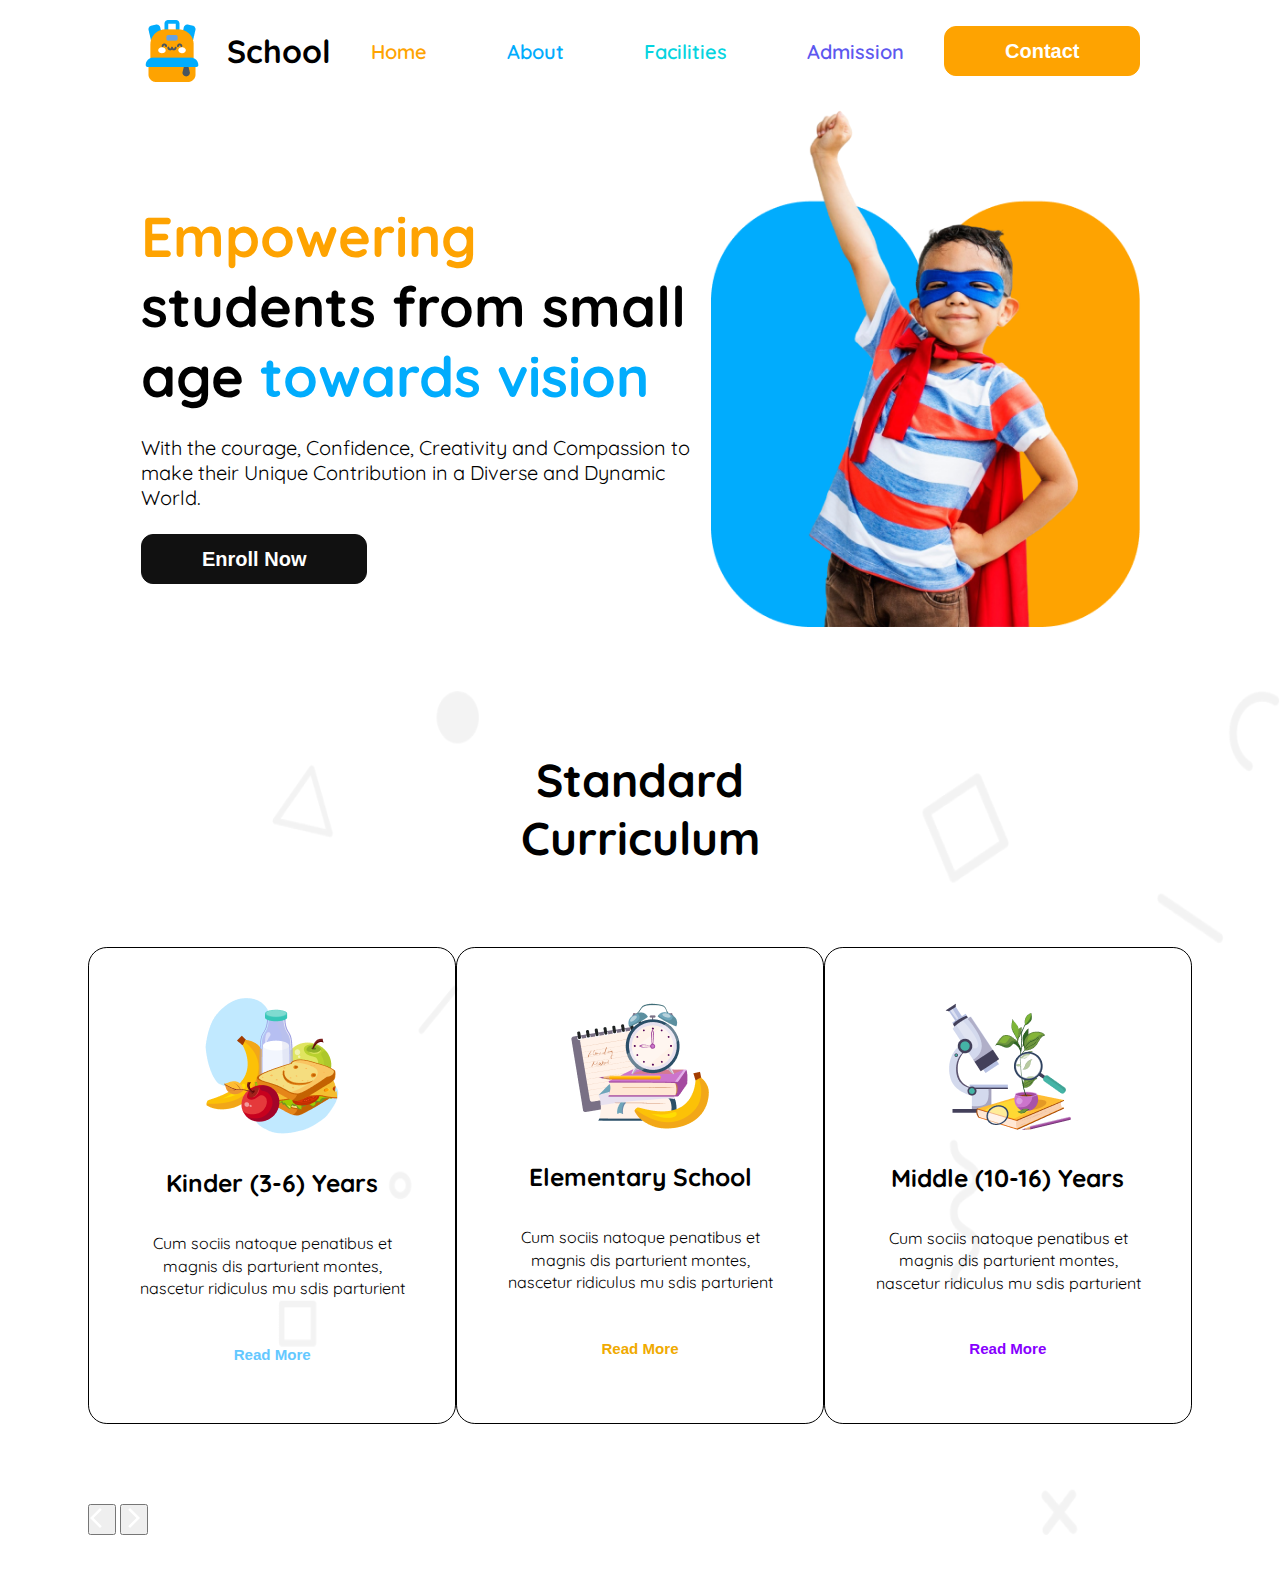
==== indes.html @ f5e68361 "give some html and css cods" ====
<!DOCTYPE html>
<html lang="en">
<head>
    <meta charset="UTF-8">
    <meta name="viewport" content="width=device-width, initial-scale=1.0">
    <link rel="stylesheet" href="style.css">
    <link rel="shortcut icon" href="assets/logo.png" type="image/x-icon">
    <title>Kids Education</title>
</head>
<body class="quicksand-font">
    <header>
        <div class="top_sec">
            <div class="top_left">
                <img src="assets/logo.png" alt="photo of a bagpack">
                <h2>School</h2>
            </div>
            <div class="menu">
                <nav>
                    <input type="checkbox" id="side_bar" class="sidebar_menu">
                    <label for="side_bar" class="open_side_bar">
                        <svg xmlns="http://www.w3.org/2000/svg" height="32px" viewBox="0 -960 960 960" width="32px" fill="#000000"><path d="M120-240v-80h720v80H120Zm0-200v-80h720v80H120Zm0-200v-80h720v80H120Z"/></svg>
                    </label>
                    <div class="link_container">
                        <label for="side_bar" class="close_side_bar">
                            <svg xmlns="http://www.w3.org/2000/svg" height="32px" viewBox="0 -960 960 960" width="32px" fill="#e8eaed"><path d="m256-200-56-56 224-224-224-224 56-56 224 224 224-224 56 56-224 224 224 224-56 56-224-224-224 224Z"/></svg>
                        </label>
                        <a class="hbtn" href="#">Home</a>
                        <a class="abtn" href="#">About</a>
                        <a class="fbtn" href="#">Facilities</a>
                        <a class="admibtn" href="#">Admission</a>
                        <a class="ctabtn" href="#">Contact</a> 
                    </div>
                    
                </nav>
            </div>

            <div class="cta_btn">
                <a class="cta" href="#">
                    <button>
                        Contact
                    </button>
                </a>
            </div>
        </div>

        <div class="banner">
            <div class="banner_text">
                <h1><span class="color_orange">Empowering</span>
                    students from small age 
                    <span class="ra color_lightblue">towards vision</span>
                </h1>
                <p>
                    With the courage, Confidence, Creativity and 
                    Compassion to make their Unique Contribution 
                    in a Diverse and Dynamic World.
                </p>
                <button>Enroll Now</button>
            </div>
            <div class="banner_photo">
                <img src="assets/hero-kids.png" alt="">
            </div>
        </div>

    </header>

    <main>
        <section class="section_1">
           <div> 
                <div class="sec_1_title">
                    <h1>Standard Curriculum</h1>
                </div>

                <div class="card_1_container">
                    <div class="cards">
                        <img src="assets/kinder.png" alt="kinder school logo">
                        <h3>Kinder (3-6) Years</h3>
                        <p>Cum sociis natoque penatibus et magnis
                            dis parturient montes, nascetur ridiculus
                            mu sdis parturient</p>
                            <button class="read_more_btn_1 btn">Read More</button>
                    </div>
                    <div class="cards">
                        <img src="assets/elementary.png" alt="elementary class logo">
                        <h3>Elementary School</h3>
                        <p>Cum sociis natoque penatibus et magnis
                            dis parturient montes, nascetur ridiculus
                            mu sdis parturient</p>
                        <button class="read_more_btn_2 btn">Read More</button>
                    </div>
                    <div class="cards">
                        <img src="assets/middle.png" alt="middle school logo">
                        <h3>Middle (10-16) Years</h3>
                        <p>Cum sociis natoque penatibus et magnis
                            dis parturient montes, nascetur ridiculus
                            mu sdis parturient</p>
                            <button class="read_more_btn_3 btn">Read More</button>
                    </div>
                </div>
                
                <div class="arrow_button">
                    <button><svg xmlns="http://www.w3.org/2000/svg" height="24px" viewBox="0 -960 960 960" width="24px" fill="#FFFFFF"><path d="M400-80 0-480l400-400 71 71-329 329 329 329-71 71Z"/></svg></button>
                    <button><svg xmlns="http://www.w3.org/2000/svg" height="24px" viewBox="0 -960 960 960" width="24px" fill="#FFFFFF"><path d="m321-80-71-71 329-329-329-329 71-71 400 400L321-80Z"/></svg></button>
                </div>
           </div>
        </section>
    
    </main>

    <footer>

    </footer>
</body>
</html>
---- style.css ----
@import url('https://fonts.googleapis.com/css2?family=Quicksand:wght@300..700&display=swap');

* {
    margin: 0;
    padding: 0;
    box-sizing: border-box;
}

.quicksand-font {
    font-family: "Quicksand", serif;
    font-optical-sizing: auto;
    font-weight: 400;
    font-style: normal;
}

body {
    /* width: 1536px; */
}

.color_orange {
    color: rgba(254, 163, 1, 1)
}

.color_lightblue {
    color:  rgba(1, 172, 253, 1);
}


a, button {
    text-decoration: none;
}

a, button {
    cursor: pointer;
}

.ctabtn {
    display: none;
}


/* Header part styling */

/* the nav part */

.top_sec {
    display: flex;
    justify-content: space-between;
    margin: 1.25rem 8.8125rem;
    padding: 1.25em auto;
}

.top_left {
    display: flex;
    align-items: center;
    gap: 24px;
}

.top_left h2 {
    font-size: 2rem;
    font-weight: bold;
}

.top_left h2, img {
    cursor: pointer;
}

.menu {
    display: flex;
    align-items: center;
}

/* nav link */

nav {
    display: flex;
    align-items: center;
    justify-content: flex-end;
}

.link_container {
    display: flex;
    flex-direction: row;
    align-items: center;
}

#side_bar {
    display: none;
}

.open_side_bar, .close_side_bar {
    display: none;
}

nav a {
    font-weight: 600;
    font-size: 1.25rem;
    display: inline-block;
    padding: 0 2em;
}

.hbtn {
    color: rgba(254, 163, 1, 1);
}

.abtn {
    color: rgba(1, 172, 253, 1);
}

.fbtn {
    color: #05D4DF;
}

.admibtn {
    color: #5D58EF;
}

/* That one header button */

.cta_btn {
    margin: 6px 0px;
}

.cta button{
    background-color: rgba(254, 163, 1, 1);
    border-radius: 12px;
    color: white;
    font-weight: 600;
    font-size: 1.25rem;
    padding: 0.625em 3em;
    border: 1px solid rgba(254, 163, 1, 1);
}

button {
    transition: all 0.75s ease 0s;
}
.cta button:hover {
    background-color: white;
    color: rgba(254, 163, 1, 1);
    box-shadow: rgba(254, 163, 1, 1) 0px 5px 15px;
}

/* Header banner section */

.banner {
    display: flex;
    margin: 0 8.7744rem 0rem 8.8125rem;
    padding: 0 auto;
    justify-content: space-between;
    align-items: center;
}

/* banner left side text and a single button */

.banner_text {
    display: block;
    max-width: 570px;
    max-height: 331px;
}

.banner_text h1 {
    font-size: 3.5rem;
    font-weight: bold;
    padding-bottom: 1.5rem;
}

.banner_text p {
    font-size: 1.25rem;
    padding-bottom: 1.5rem;
}

.banner_text button {
    background-color: rgba(17, 17, 17, 1);
    border-radius: 12px;
    color: white;
    font-weight: 600;
    font-size: 1.25rem;
    padding: 0.625em 3em;
    border: 1px solid rgba(17, 17, 17, 1);

}

.banner button:hover {
    background-color: white;
    border: 1px solid white;
    color: black;
    box-shadow: rgba( 0, 0, 0, 0.25) 0px 5px 15px;
}

/* banner image */

.banner_photo img {
    width: 100%;
    height: 50%;
}

.section_1 {
    background-image: url("assets/bg.png");
    background-repeat: no-repeat;
    background-size: 100% 100%;
}

.section_1 > div {
    display: grid;
    justify-content: center;
    margin: 60px 140px;
}

.card_1_container {
    display: flex;
    padding: 80px 0;
    justify-content: space-between;
}

.sec_1_title {
    margin: 60px 390px 0 390px;
}

.sec_1_title h1 {
    text-align: center;
    font-size: 2.875rem;
    font-weight: bold;
}

.cards {
    height: 477px;
    width: 367.8px;
    display: flex;
    flex-direction: column;
    justify-content: center;
    align-items: center;
    border-radius: 18.86px;
    border: 1px solid black;
    
}

.cards p {
    font-size: 1rem;
    padding: 34px 39px 34px 40px;
    text-align: center;
    line-height: 1.4;
    justify-content: center;
}

.cards h3 {
    font-size: 1.533rem;
    font-weight: bold;
    padding: 32px 0 0;
}

.cards img {
    padding: 50px 115.5px 0;
}

.btn {
    font-size: 0.943rem;
    font-weight: bold;
    margin-bottom: 50px;
    padding: 12px 60px;
    border-radius: 8px;
}

.read_more_btn_1  {
    background-color: transparent;
    color: rgba(100, 200, 255, 1);
    border: 0px solid rgba(100, 200, 255, 1);
}

.read_more_btn_1:hover {
    background-color: rgba(100, 200, 255, 1);
    color: white;
    box-shadow: rgba( 0, 0, 0, 0.25) 0 5px 15px;
}

.read_more_btn_2 {
    background-color: transparent;
    color: rgba(240, 170, 0, 1);
    border: 0px solid rgba(240, 170, 0, 1);
    
}


.read_more_btn_2:hover {
    background-color: rgba(240, 170, 0, 1);
    color: white;
    box-shadow: rgba( 0, 0, 0, 0.25) 0 5px 15px;
}

.read_more_btn_3  {
    background-color: transparent;
    color: rgba(135, 0, 255, 1);
    border: 0px solid rgba(135, 0, 255, 1);
}

.read_more_btn_3:hover {
    background-color: rgba(135, 0, 255, 1);
    color: white;
    box-shadow: rgba( 0, 0, 0, 0.25) 0 5px 15px;
}


/* making the header part responsive for mobile */

@media (max-width: 576px) { 

    .top_sec {
        justify-content: space-between;
        margin: 0px;
        border-bottom: 1px solid rgba(254, 163, 1, 1);
    }

    .top_left img {
        padding: 10px;
    }

    .top_left h2 {
        display: none;
    }

    .cta_btn {
        display: none;
    }

    .ctabtn {
        display: flex;
        color: rgb(242, 235, 99);
    }

    .ctabtn:hover {
        background-color: rgba(254, 163, 1, 1);
        color: white;
    }

    .admibtn {
        color: #6a66ee;
    }

    nav a {
        height: auto;
        width: 100%;
        padding: 20px 30px;
        justify-content: flex-start;
    }

    nav a:hover {
        background-color: rgb(255, 255, 255);
    }
    
    .cta_menu:hover {
        background-color: rgb(61, 59, 59);
    }
    
    .link_container {
        display: flex;
        flex-direction: column;
        align-items: flex-start;
    
        position: fixed;
        top: 0;
        right: -100%;
        z-index: 10;
        width: 250px;
        height: 100%;
        background-color: rgb(61, 59, 59);
        box-shadow: -5px 0 5px rgba( 0, 0, 0, 0.25);
        transition: 0.75s ease-out;
    }
    
    .open_side_bar, .close_side_bar {
        display: block;
        padding: 10px 30px;
    }
    
    
    #side_bar:checked ~ .link_container {
        right: 0;
    }

    .banner {
        display: flex;
        flex-direction: column-reverse;
        margin: 8px 17px 40px 16px;
        padding: 0 auto;
        justify-content: space-between;
        align-items: center;
    }

    .banner_text {
        display: block;
        max-width: 357px;
        max-height: 120px;
        text-align: center;
    }
    
    .banner_text h1 {
        font-size: 2.2rem;
        font-weight: bold;
        padding-top: 1rem;
        padding-bottom: 1.5rem;
    }
    
    .banner_text p {
        font-size: 0.975rem;
        font-weight: 500;
        padding-bottom: 1.5rem;
    }
    
    .banner_text button {
        background-color: rgba(17, 17, 17, 1);
        border-radius: 6px;
        color: white;
        font-weight: 600;
        font-size: 1.1rem;
        padding: 14px 40px;
        border: 1px solid rgba(17, 17, 17, 1);
    }

}

/* responsive layout landscape and tablets */

@media (min-width: 577px) and (max-width: 992px) { 
    .top_sec {
        justify-content: space-between;
        margin: 0px;
        border-bottom: 1px solid rgba(254, 163, 1, 1);
        
    }

    .top_left img {
        padding: 10px 0px 10px 10px;
    }

    .cta_btn {
        display: none;
    }

    .ctabtn {
        display: flex;
        color: rgb(242, 235, 99);
    }

    .ctabtn:hover {
        background-color: rgba(254, 163, 1, 1);
        color: white;
    }

    .admibtn {
        color: #6a66ee;
    }

    nav a {
        height: auto;
        width: 100%;
        padding: 20px 30px;
        justify-content: flex-start;
    }

    nav a:hover {
        background-color: rgb(255, 255, 255);
    }
    
    .cta_menu:hover {
        background-color: rgb(61, 59, 59);
    }
    
    .link_container {
        display: flex;
        flex-direction: column;
        align-items: flex-start;
    
        position: fixed;
        top: 0;
        right: -100%;
        z-index: 10;
        width: 250px;
        height: 100%;
        background-color: rgb(61, 59, 59);
        box-shadow: -5px 0 5px rgba( 0, 0, 0, 0.25);
        transition: 0.75s ease-out;
    }
    
    .open_side_bar, .close_side_bar {
        display: block;
        padding: 10px 30px;
    }
    
    
    #side_bar:checked ~ .link_container {
        right: 0;
    }

    .banner {
        display: flex;
        flex-direction: column-reverse;
        margin: 8px 17px 40px 16px;
        padding: 0 auto;
        justify-content: space-between;
        align-items: center;
    }

    .banner_text {
        display: block;
        text-align: center;
    }
    
    .banner_text h1 {
        font-size: 3.5rem;
        font-weight: bold;
        padding-top: 1rem;
        padding-bottom: 1.5rem;
    }
    
    .banner_text p {
        font-size: 1.25rem;
        padding: 0 4rem 1.5rem;
        line-height: 1.3;
    }
    
    .banner_text button {
        background-color: rgba(17, 17, 17, 1);
        border-radius: 6px;
        color: white;
        font-weight: 600;
        font-size: 1.5rem;
        padding: 24px 32px;
        border: 1px solid rgba(17, 17, 17, 1);
    }

}
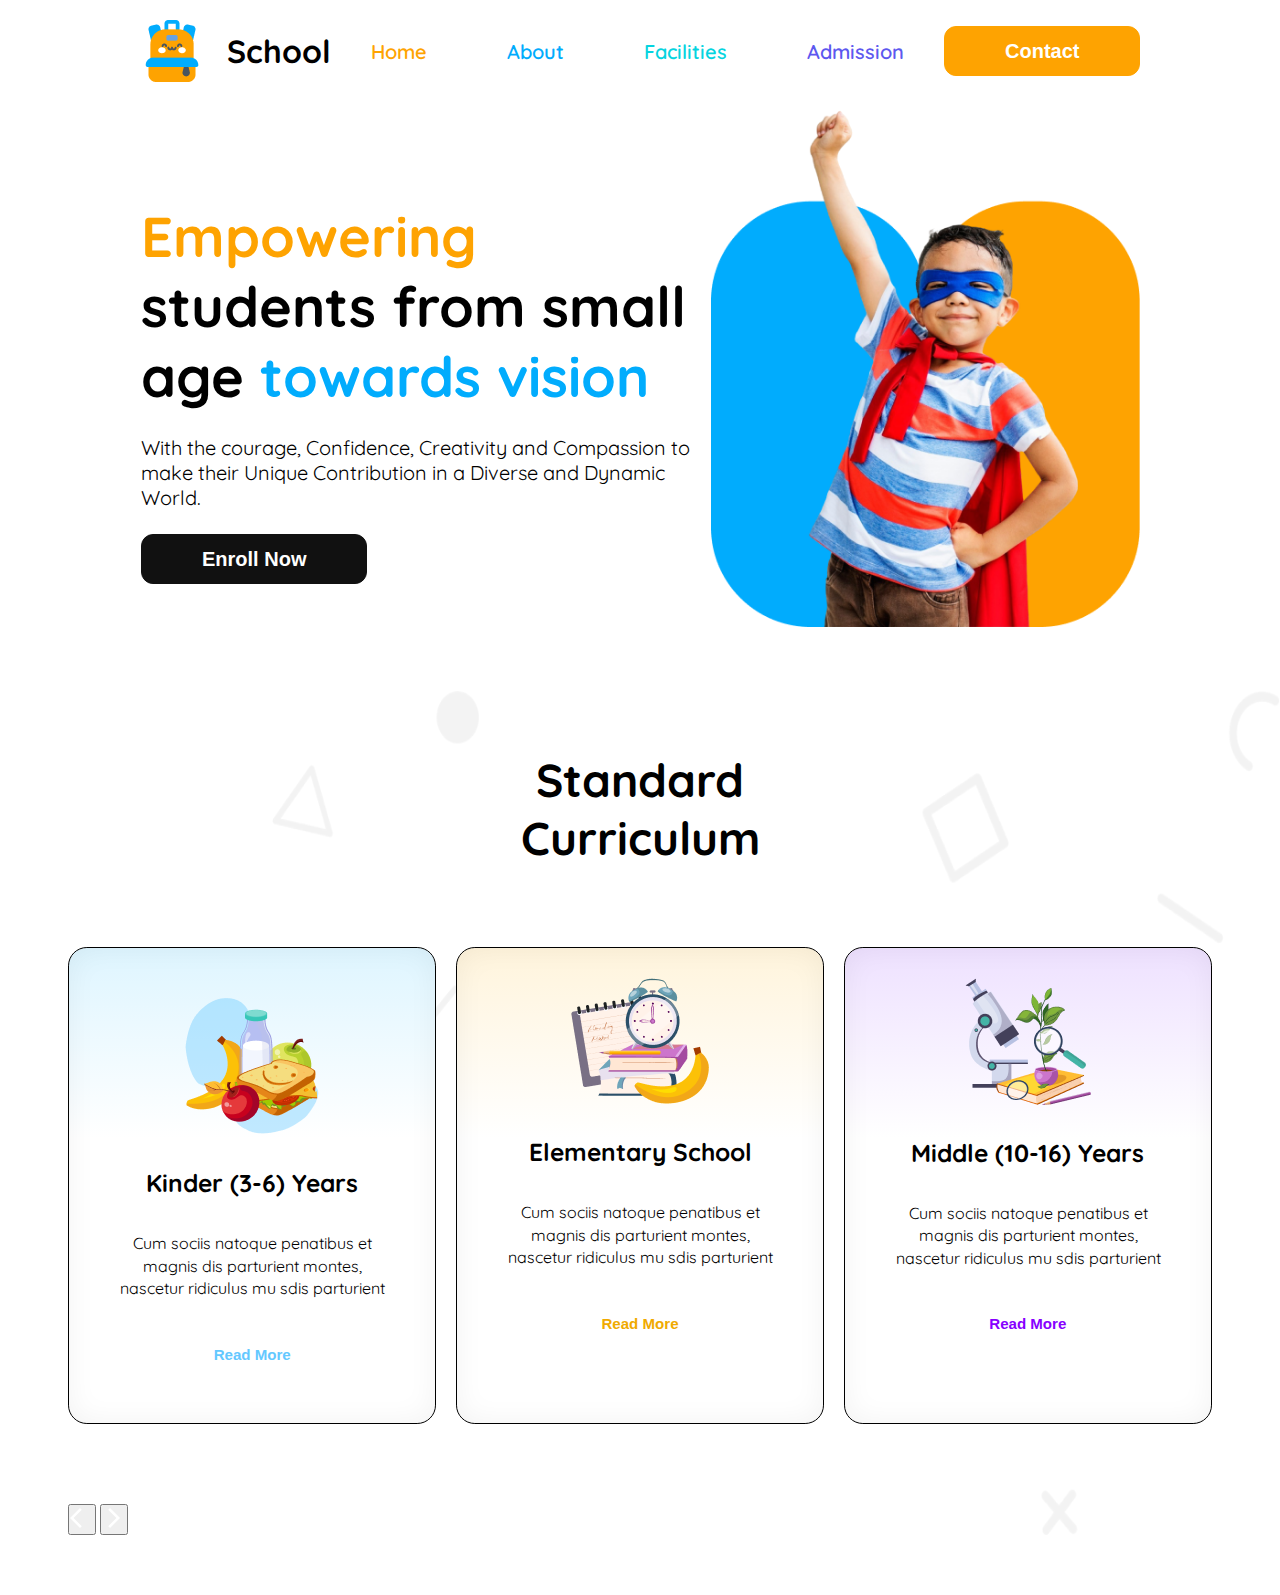
==== commit d9ccd192: "i commit som new cods again" ====
--- a/indes.html
+++ b/indes.html
@@ -79,7 +79,7 @@
                             mu sdis parturient</p>
                             <button class="read_more_btn_1 btn">Read More</button>
                     </div>
-                    <div class="cards">
+                    <div class="cards-1">
                         <img src="assets/elementary.png" alt="elementary class logo">
                         <h3>Elementary School</h3>
                         <p>Cum sociis natoque penatibus et magnis
@@ -87,7 +87,7 @@
                             mu sdis parturient</p>
                         <button class="read_more_btn_2 btn">Read More</button>
                     </div>
-                    <div class="cards">
+                    <div class="cards-2">
                         <img src="assets/middle.png" alt="middle school logo">
                         <h3>Middle (10-16) Years</h3>
                         <p>Cum sociis natoque penatibus et magnis
--- a/style.css
+++ b/style.css
@@ -210,6 +210,8 @@
     display: flex;
     padding: 80px 0;
     justify-content: space-between;
+    gap: 20px;
+    
 }
 
 .sec_1_title {
@@ -221,7 +223,6 @@
     font-size: 2.875rem;
     font-weight: bold;
 }
-
 .cards {
     height: 477px;
     width: 367.8px;
@@ -231,7 +232,33 @@
     align-items: center;
     border-radius: 18.86px;
     border: 1px solid black;
-    
+    box-shadow: inset 0px 0px 28.3px 0.94px rgba(0, 0, 0, 0.05);
+    background: linear-gradient(180.00deg, rgb(222, 245, 255),rgba(255, 255, 255, 0) 40%),rgb(255, 255, 255);
+    
+}
+.cards-1{
+  height: 477px;
+  width: 367.8px;
+  display: flex;
+  flex-direction: column;
+  justify-content: center;
+  align-items: center;
+  border-radius: 18.86px;
+  border: 1px solid black;
+  box-shadow: inset 0px 0px 28.3px 0.94px rgba(0, 0, 0, 0.05);
+  background: linear-gradient(180.00deg, rgb(255, 244, 220),rgba(255, 255, 255, 0) 40%),rgb(255, 255, 255);
+}
+.cards-2{
+  height: 477px;
+  width: 367.8px;
+  display: flex;
+  flex-direction: column;
+  justify-content: center;
+  align-items: center;
+  border-radius: 18.86px;
+  border: 1px solid black;
+  box-shadow: inset 0px 0px 28.3px 0.94px rgba(0, 0, 0, 0.05);
+  background: linear-gradient(180.00deg, rgb(238, 225, 255),rgba(255, 255, 255, 0) 40%),rgb(255, 255, 255);
 }
 
 .cards p {
@@ -242,7 +269,31 @@
     justify-content: center;
 }
 
+.cards-1 P{
+  font-size: 1rem;
+  padding: 34px 39px 34px 40px;
+  text-align: center;
+  line-height: 1.4;
+  justify-content: center;
+}
+.cards-2 p{
+  font-size: 1rem;
+  padding: 34px 39px 34px 40px;
+  text-align: center;
+  line-height: 1.4;
+  justify-content: center;
+}
 .cards h3 {
+    font-size: 1.533rem;
+    font-weight: bold;
+    padding: 32px 0 0;
+}
+.cards-1 h3{
+    font-size: 1.533rem;
+    font-weight: bold;
+    padding: 32px 0 0;
+}
+.cards-2 h3{
     font-size: 1.533rem;
     font-weight: bold;
     padding: 32px 0 0;
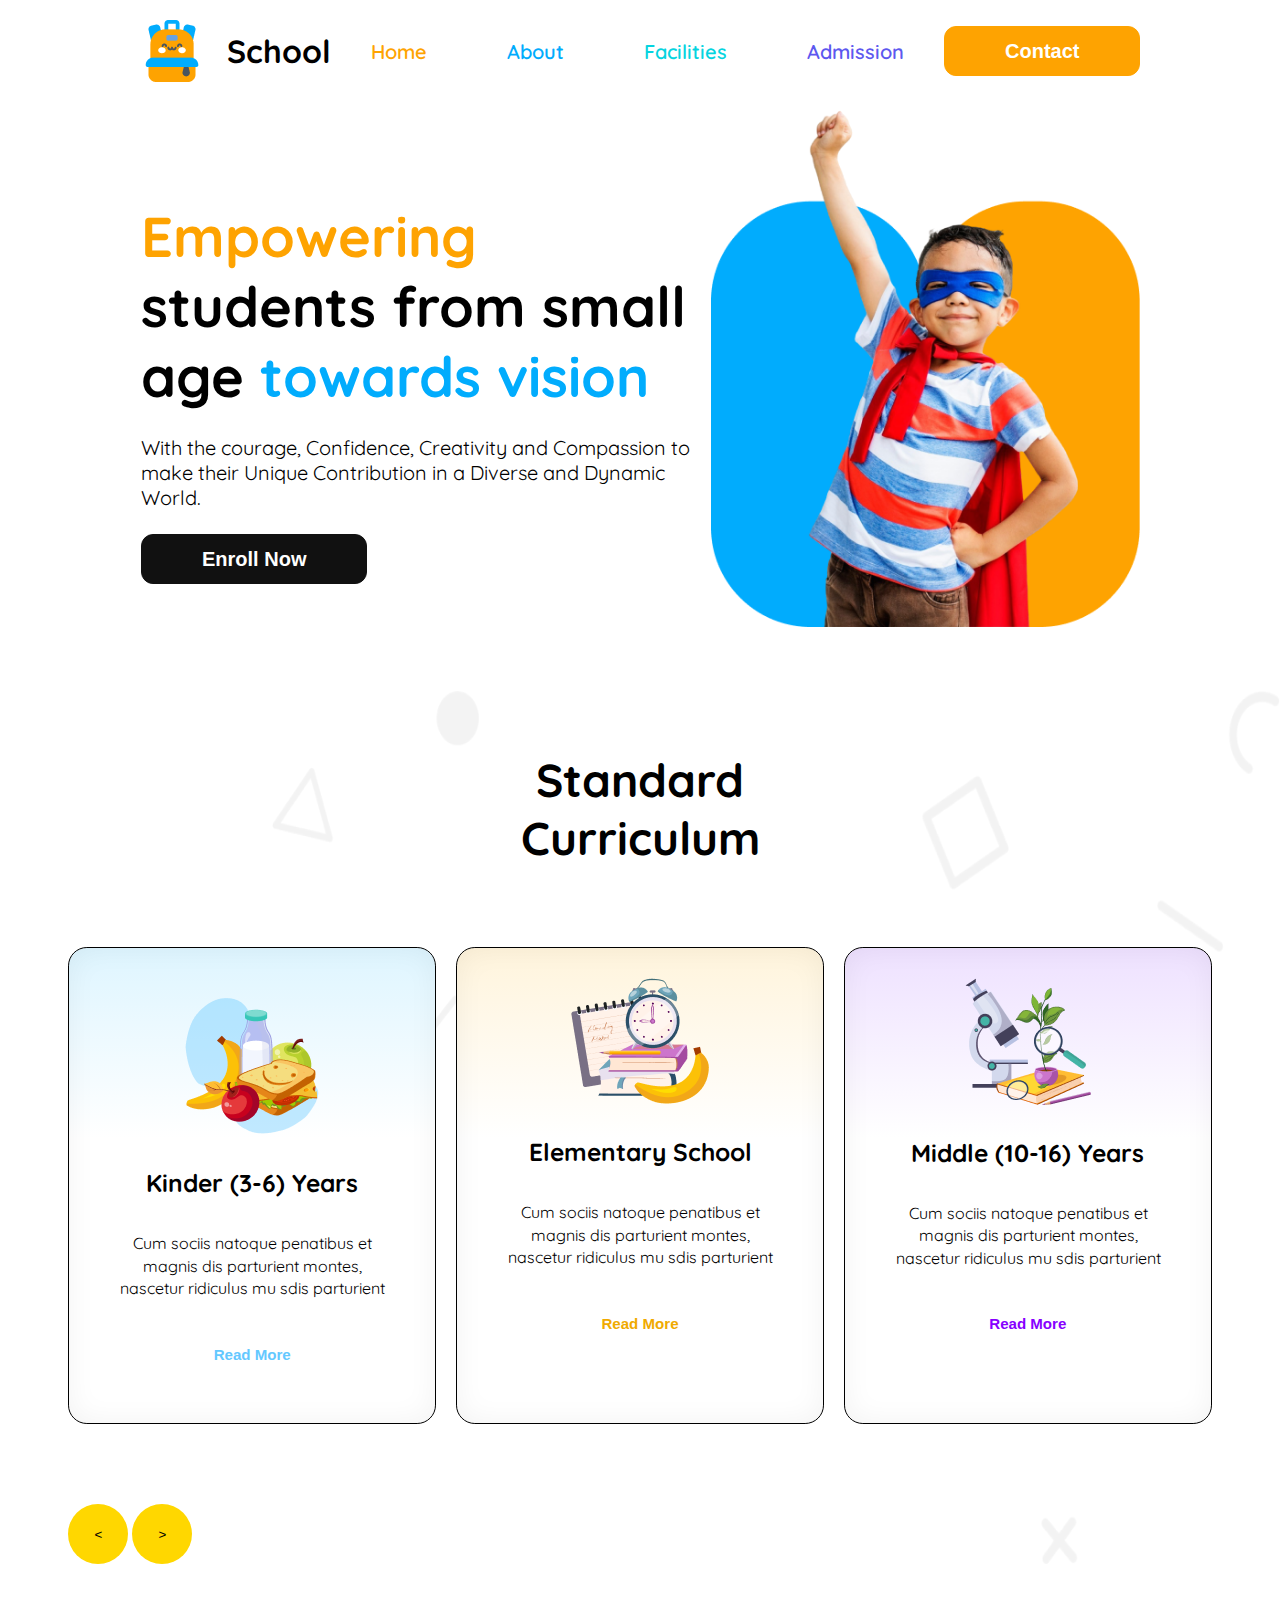
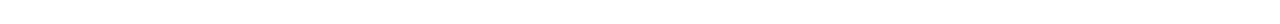
==== commit fd40b276: "ajker moto r prtm na" ====
--- a/indes.html
+++ b/indes.html
@@ -33,7 +33,6 @@
                     
                 </nav>
             </div>
-
             <div class="cta_btn">
                 <a class="cta" href="#">
                     <button>
@@ -42,7 +41,6 @@
                 </a>
             </div>
         </div>
-
         <div class="banner">
             <div class="banner_text">
                 <h1><span class="color_orange">Empowering</span>
@@ -60,9 +58,7 @@
                 <img src="assets/hero-kids.png" alt="">
             </div>
         </div>
-
     </header>
-
     <main>
         <section class="section_1">
            <div> 
@@ -96,18 +92,18 @@
                             <button class="read_more_btn_3 btn">Read More</button>
                     </div>
                 </div>
-                
                 <div class="arrow_button">
-                    <button><svg xmlns="http://www.w3.org/2000/svg" height="24px" viewBox="0 -960 960 960" width="24px" fill="#FFFFFF"><path d="M400-80 0-480l400-400 71 71-329 329 329 329-71 71Z"/></svg></button>
-                    <button><svg xmlns="http://www.w3.org/2000/svg" height="24px" viewBox="0 -960 960 960" width="24px" fill="#FFFFFF"><path d="m321-80-71-71 329-329-329-329 71-71 400 400L321-80Z"/></svg></button>
+                  <button class="yellow-button">
+                    <span class="button-text"> < </span>
+                  </button>
+                  <button class="yellow-button">
+                    <span class="button-text"> > </span>
+                  </button>
                 </div>
            </div>
         </section>
-    
     </main>
-
     <footer>
-
     </footer>
 </body>
 </html>--- a/style.css
+++ b/style.css
@@ -330,6 +330,49 @@
     
 }
 
+.button-container {
+  display: flex;
+  justify-content: center;
+  align-items: center;
+}
+
+.yellow-button {
+  background-color: #FFD700; /* Yellow color */
+  border: none;
+  border-radius: 50%; /* Make buttons circular */
+  width: 60px; /* Adjust size as needed */
+  height: 60px;
+  cursor: pointer;
+  transition: background-color 0.3s ease; /* Smooth hover effect */
+}
+
+.left-button {
+  margin-right: 10px; 
+  color: rgb(255, 255, 255);
+  font-family: Font Awesome 5 Free;
+  font-size: 24px;
+  font-weight: 900;
+  line-height: 24px;
+  letter-spacing: 0%;
+  text-align:center ;
+}
+
+.right-button {
+  margin-left: 10px;
+
+  color: rgb(255, 255, 255);
+  font-family: Font Awesome 5 Free;
+  font-size: 24px;
+  font-weight: 900;
+  line-height: 24px;
+  letter-spacing: 0%;
+  text-align: center;
+
+}
+
+.yellow-button:hover {
+  background-color: #F5C600; /* Slightly darker yellow on hover */
+}
 
 .read_more_btn_2:hover {
     background-color: rgba(240, 170, 0, 1);
@@ -351,231 +394,3 @@
 
 
 /* making the header part responsive for mobile */
-
-@media (max-width: 576px) { 
-
-    .top_sec {
-        justify-content: space-between;
-        margin: 0px;
-        border-bottom: 1px solid rgba(254, 163, 1, 1);
-    }
-
-    .top_left img {
-        padding: 10px;
-    }
-
-    .top_left h2 {
-        display: none;
-    }
-
-    .cta_btn {
-        display: none;
-    }
-
-    .ctabtn {
-        display: flex;
-        color: rgb(242, 235, 99);
-    }
-
-    .ctabtn:hover {
-        background-color: rgba(254, 163, 1, 1);
-        color: white;
-    }
-
-    .admibtn {
-        color: #6a66ee;
-    }
-
-    nav a {
-        height: auto;
-        width: 100%;
-        padding: 20px 30px;
-        justify-content: flex-start;
-    }
-
-    nav a:hover {
-        background-color: rgb(255, 255, 255);
-    }
-    
-    .cta_menu:hover {
-        background-color: rgb(61, 59, 59);
-    }
-    
-    .link_container {
-        display: flex;
-        flex-direction: column;
-        align-items: flex-start;
-    
-        position: fixed;
-        top: 0;
-        right: -100%;
-        z-index: 10;
-        width: 250px;
-        height: 100%;
-        background-color: rgb(61, 59, 59);
-        box-shadow: -5px 0 5px rgba( 0, 0, 0, 0.25);
-        transition: 0.75s ease-out;
-    }
-    
-    .open_side_bar, .close_side_bar {
-        display: block;
-        padding: 10px 30px;
-    }
-    
-    
-    #side_bar:checked ~ .link_container {
-        right: 0;
-    }
-
-    .banner {
-        display: flex;
-        flex-direction: column-reverse;
-        margin: 8px 17px 40px 16px;
-        padding: 0 auto;
-        justify-content: space-between;
-        align-items: center;
-    }
-
-    .banner_text {
-        display: block;
-        max-width: 357px;
-        max-height: 120px;
-        text-align: center;
-    }
-    
-    .banner_text h1 {
-        font-size: 2.2rem;
-        font-weight: bold;
-        padding-top: 1rem;
-        padding-bottom: 1.5rem;
-    }
-    
-    .banner_text p {
-        font-size: 0.975rem;
-        font-weight: 500;
-        padding-bottom: 1.5rem;
-    }
-    
-    .banner_text button {
-        background-color: rgba(17, 17, 17, 1);
-        border-radius: 6px;
-        color: white;
-        font-weight: 600;
-        font-size: 1.1rem;
-        padding: 14px 40px;
-        border: 1px solid rgba(17, 17, 17, 1);
-    }
-
-}
-
-/* responsive layout landscape and tablets */
-
-@media (min-width: 577px) and (max-width: 992px) { 
-    .top_sec {
-        justify-content: space-between;
-        margin: 0px;
-        border-bottom: 1px solid rgba(254, 163, 1, 1);
-        
-    }
-
-    .top_left img {
-        padding: 10px 0px 10px 10px;
-    }
-
-    .cta_btn {
-        display: none;
-    }
-
-    .ctabtn {
-        display: flex;
-        color: rgb(242, 235, 99);
-    }
-
-    .ctabtn:hover {
-        background-color: rgba(254, 163, 1, 1);
-        color: white;
-    }
-
-    .admibtn {
-        color: #6a66ee;
-    }
-
-    nav a {
-        height: auto;
-        width: 100%;
-        padding: 20px 30px;
-        justify-content: flex-start;
-    }
-
-    nav a:hover {
-        background-color: rgb(255, 255, 255);
-    }
-    
-    .cta_menu:hover {
-        background-color: rgb(61, 59, 59);
-    }
-    
-    .link_container {
-        display: flex;
-        flex-direction: column;
-        align-items: flex-start;
-    
-        position: fixed;
-        top: 0;
-        right: -100%;
-        z-index: 10;
-        width: 250px;
-        height: 100%;
-        background-color: rgb(61, 59, 59);
-        box-shadow: -5px 0 5px rgba( 0, 0, 0, 0.25);
-        transition: 0.75s ease-out;
-    }
-    
-    .open_side_bar, .close_side_bar {
-        display: block;
-        padding: 10px 30px;
-    }
-    
-    
-    #side_bar:checked ~ .link_container {
-        right: 0;
-    }
-
-    .banner {
-        display: flex;
-        flex-direction: column-reverse;
-        margin: 8px 17px 40px 16px;
-        padding: 0 auto;
-        justify-content: space-between;
-        align-items: center;
-    }
-
-    .banner_text {
-        display: block;
-        text-align: center;
-    }
-    
-    .banner_text h1 {
-        font-size: 3.5rem;
-        font-weight: bold;
-        padding-top: 1rem;
-        padding-bottom: 1.5rem;
-    }
-    
-    .banner_text p {
-        font-size: 1.25rem;
-        padding: 0 4rem 1.5rem;
-        line-height: 1.3;
-    }
-    
-    .banner_text button {
-        background-color: rgba(17, 17, 17, 1);
-        border-radius: 6px;
-        color: white;
-        font-weight: 600;
-        font-size: 1.5rem;
-        padding: 24px 32px;
-        border: 1px solid rgba(17, 17, 17, 1);
-    }
-
-}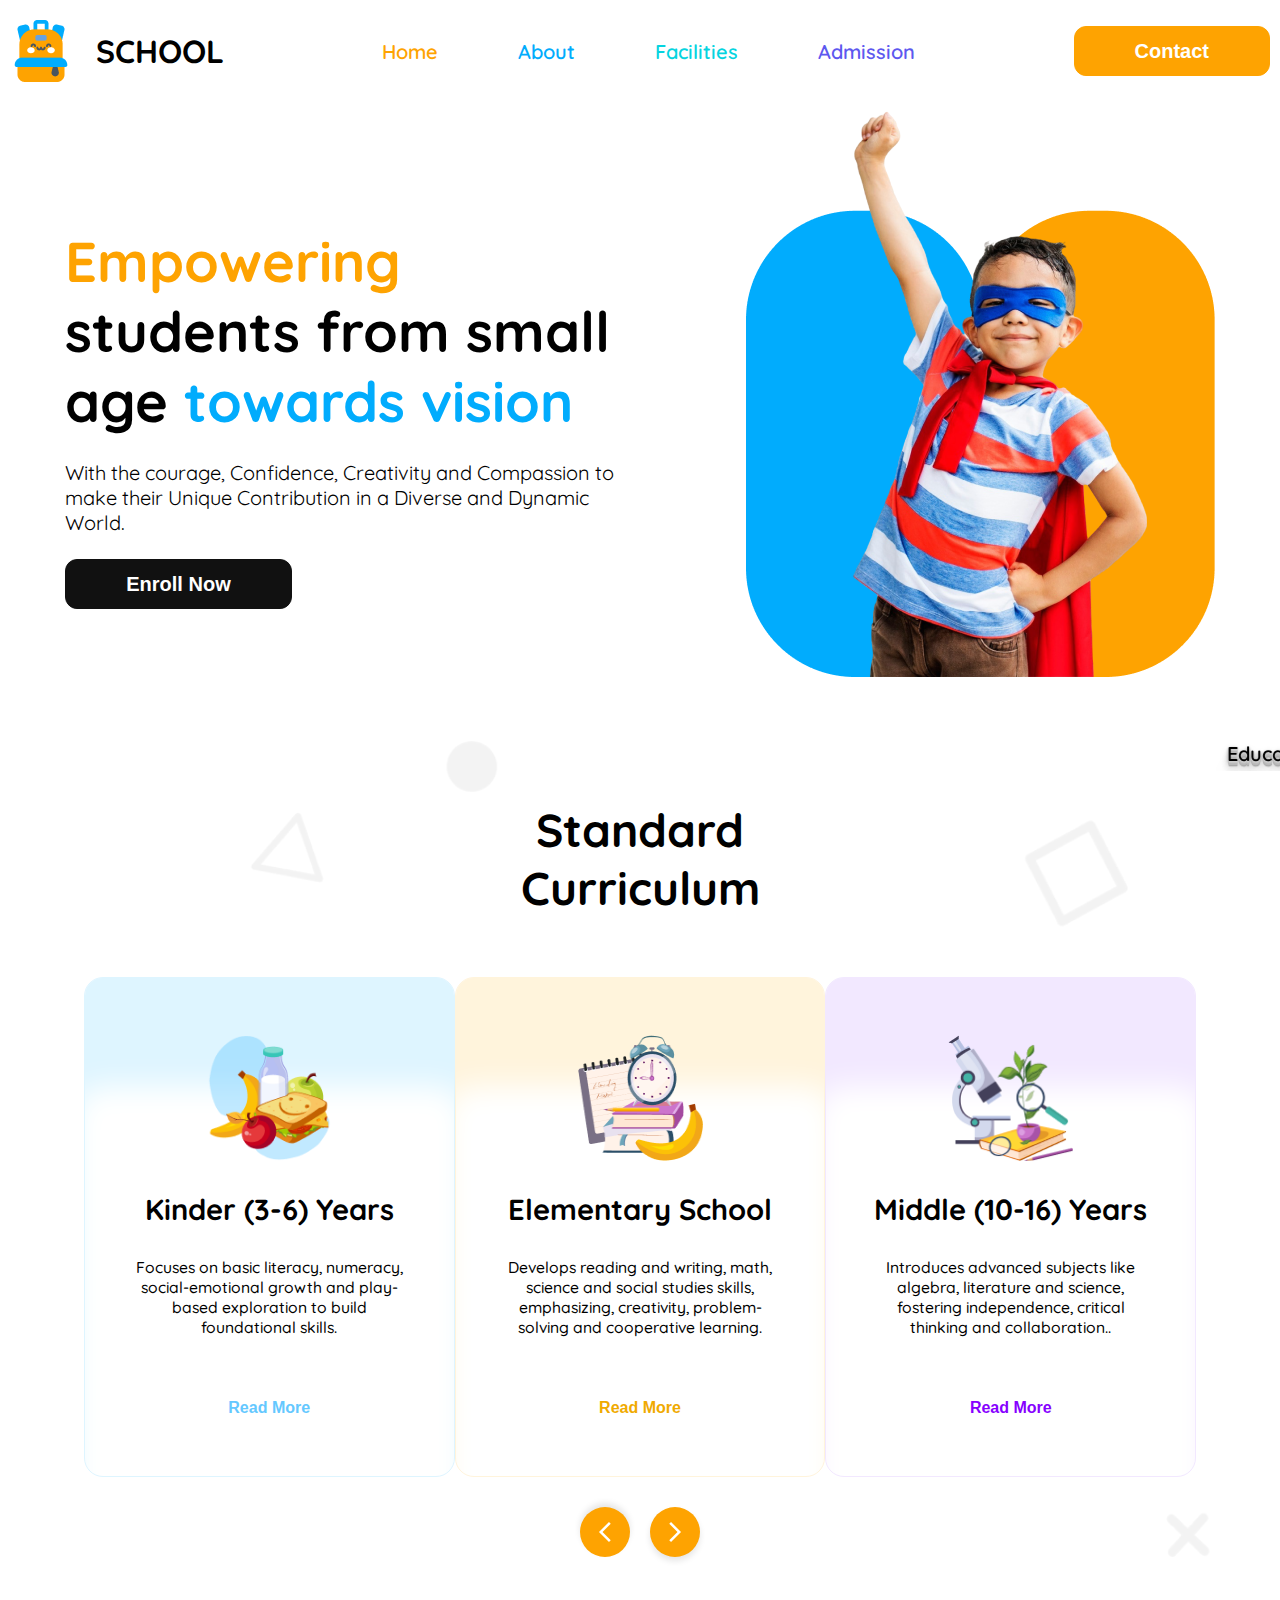
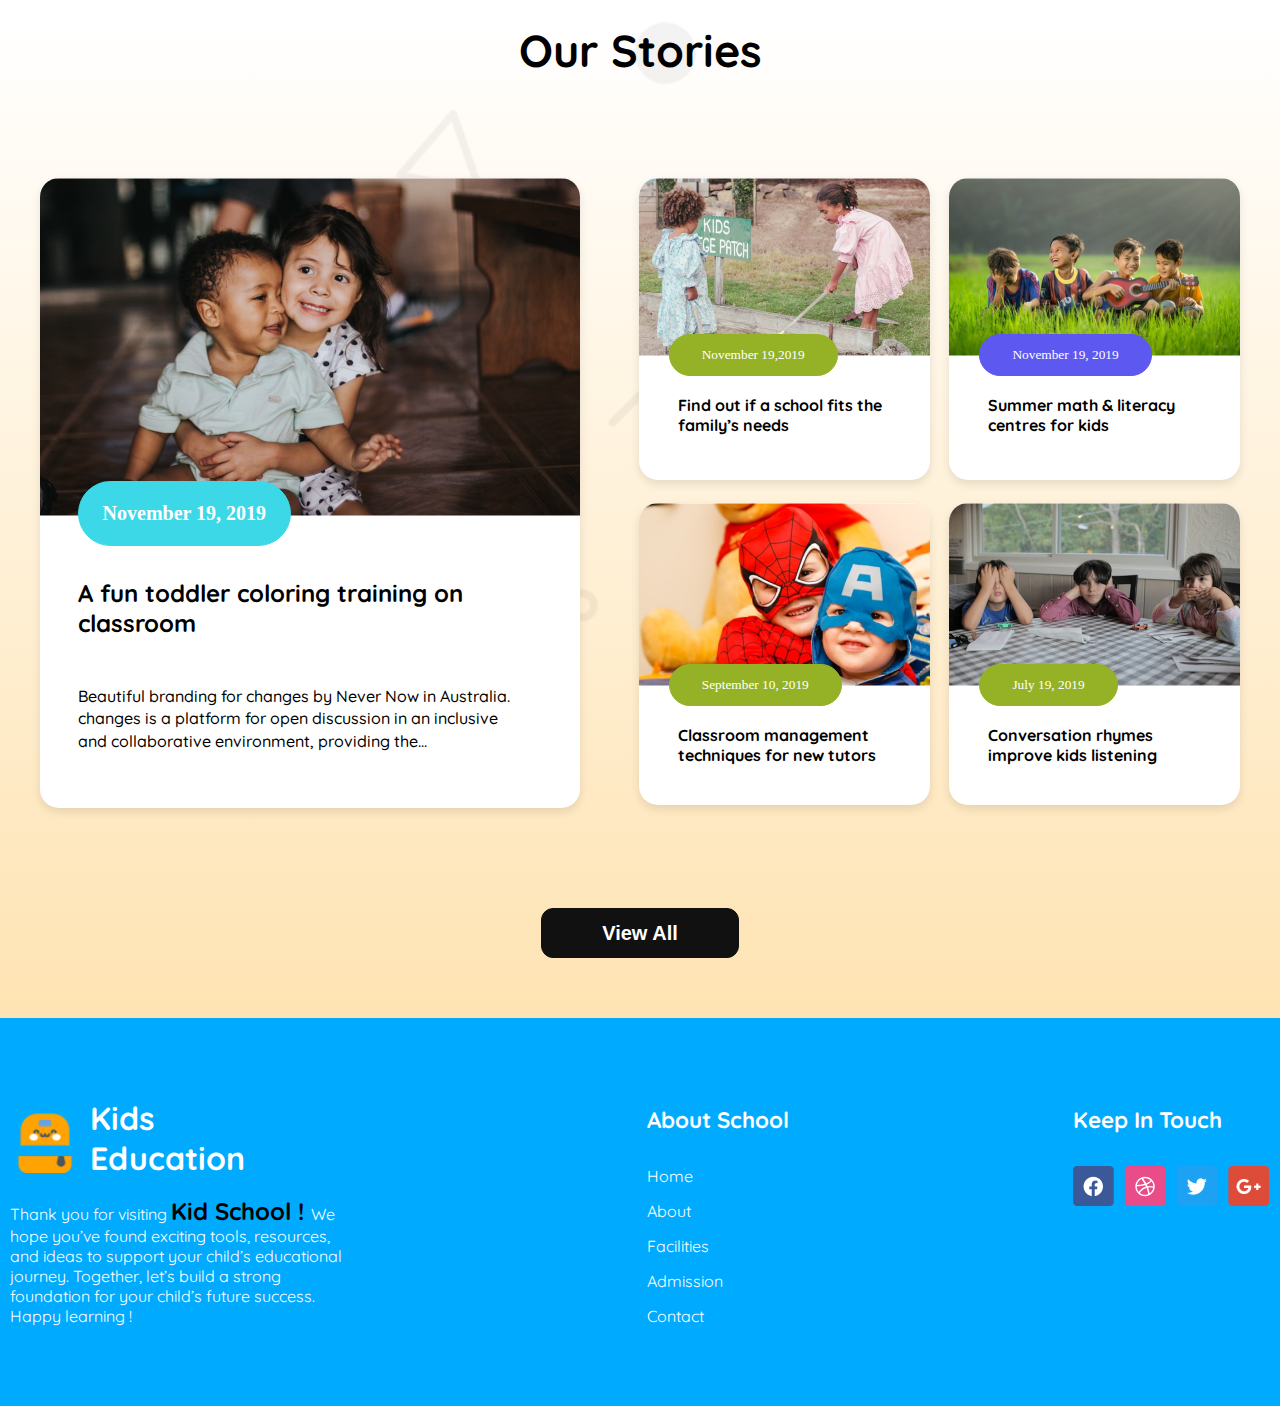
==== commit b52c2b26: "alredy amr code finish r code korta prmo nha" ====
--- a/indes.html
+++ b/indes.html
@@ -5,14 +5,14 @@
     <meta name="viewport" content="width=device-width, initial-scale=1.0">
     <link rel="stylesheet" href="style.css">
     <link rel="shortcut icon" href="assets/logo.png" type="image/x-icon">
-    <title>Kids Education</title>
+    <title>Kids School</title>
 </head>
 <body class="quicksand-font">
     <header>
         <div class="top_sec">
             <div class="top_left">
                 <img src="assets/logo.png" alt="photo of a bagpack">
-                <h2>School</h2>
+                <h2>SCHOOL</h2>
             </div>
             <div class="menu">
                 <nav>
@@ -24,15 +24,16 @@
                         <label for="side_bar" class="close_side_bar">
                             <svg xmlns="http://www.w3.org/2000/svg" height="32px" viewBox="0 -960 960 960" width="32px" fill="#e8eaed"><path d="m256-200-56-56 224-224-224-224 56-56 224 224 224-224 56 56-224 224 224 224-56 56-224-224-224 224Z"/></svg>
                         </label>
-                        <a class="hbtn" href="#">Home</a>
-                        <a class="abtn" href="#">About</a>
-                        <a class="fbtn" href="#">Facilities</a>
-                        <a class="admibtn" href="#">Admission</a>
-                        <a class="ctabtn" href="#">Contact</a> 
+                        <a class="hbtn hover" href="#">Home</a>
+                        <a class="abtn hover" href="#">About</a>
+                        <a class="fbtn hover" href="#">Facilities</a>
+                        <a class="admibtn hover" href="#">Admission</a>
+                        <a class="ctabtn"><button>Contact</button></a> 
                     </div>
                     
                 </nav>
             </div>
+
             <div class="cta_btn">
                 <a class="cta" href="#">
                     <button>
@@ -41,6 +42,7 @@
                 </a>
             </div>
         </div>
+
         <div class="banner">
             <div class="banner_text">
                 <h1><span class="color_orange">Empowering</span>
@@ -52,58 +54,173 @@
                     Compassion to make their Unique Contribution 
                     in a Diverse and Dynamic World.
                 </p>
-                <button>Enroll Now</button>
+                <button class="btn_style">Enroll Now</button>
             </div>
             <div class="banner_photo">
                 <img src="assets/hero-kids.png" alt="">
             </div>
         </div>
+
     </header>
+
     <main>
+        <marquee class="marquee" width="100%" direction="left" height="100px">
+            Education is the passport to the future, for tomorrow belongs to those who prepare for it today
+        </marquee>
         <section class="section_1">
            <div> 
                 <div class="sec_1_title">
                     <h1>Standard Curriculum</h1>
                 </div>
 
-                <div class="card_1_container">
-                    <div class="cards">
+                <div class="cards_container">
+                    <div class="card">
                         <img src="assets/kinder.png" alt="kinder school logo">
                         <h3>Kinder (3-6) Years</h3>
-                        <p>Cum sociis natoque penatibus et magnis
-                            dis parturient montes, nascetur ridiculus
-                            mu sdis parturient</p>
+                        <p>Focuses on basic literacy, numeracy, 
+                            social-emotional growth and 
+                            play-based exploration to build foundational skills.</p>
                             <button class="read_more_btn_1 btn">Read More</button>
                     </div>
-                    <div class="cards-1">
+                    <div class="card">
                         <img src="assets/elementary.png" alt="elementary class logo">
                         <h3>Elementary School</h3>
-                        <p>Cum sociis natoque penatibus et magnis
-                            dis parturient montes, nascetur ridiculus
-                            mu sdis parturient</p>
+                        <p>Develops reading and writing, math, science and 
+                            social studies skills, 
+                            emphasizing, creativity, 
+                            problem-solving and cooperative learning.</p>
                         <button class="read_more_btn_2 btn">Read More</button>
                     </div>
-                    <div class="cards-2">
+                    <div class="card">
                         <img src="assets/middle.png" alt="middle school logo">
                         <h3>Middle (10-16) Years</h3>
-                        <p>Cum sociis natoque penatibus et magnis
-                            dis parturient montes, nascetur ridiculus
-                            mu sdis parturient</p>
+                        <p>Introduces advanced subjects like algebra, 
+                            literature and science, 
+                            fostering independence, 
+                            critical thinking and collaboration..</p>
                             <button class="read_more_btn_3 btn">Read More</button>
                     </div>
                 </div>
+                
                 <div class="arrow_button">
-                  <button class="yellow-button">
-                    <span class="button-text"> < </span>
-                  </button>
-                  <button class="yellow-button">
-                    <span class="button-text"> > </span>
-                  </button>
+                    <button class="circle_button arrow_btn_1"><svg xmlns="http://www.w3.org/2000/svg" height="24px" viewBox="0 -960 960 960" width="24px" fill="#FFFFFF"><path d="m321-80-71-71 329-329-329-329 71-71 400 400L321-80Z"/></svg></button>
+                    <button class="circle_button arrow_btn_2"><svg xmlns="http://www.w3.org/2000/svg" height="24px" viewBox="0 -960 960 960" width="24px" fill="#FFFFFF"><path d="m321-80-71-71 329-329-329-329 71-71 400 400L321-80Z"/></svg></button>
                 </div>
            </div>
         </section>
+ 
+        <section class="story_bg">
+
+            <h1 class="storie_title">Our Stories</h1>
+           
+            <div class="stories">
+
+                <div class="left_item stories_style">
+                    <img src="assets/story-1.png" alt="">
+                    <h4 class="story_sub_title">A fun toddler coloring training on
+                        classroom</h4>
+                    <p class="story_description">Beautiful branding for changes by Never Now in Australia.
+                        changes is a platform for open discussion in an inclusive and
+                        collaborative environment, providing the...</p>
+                    <button class="story_btn1">November 19, 2019</button>
+                </div>
+
+                <div class="right_item">
+                    <div class="stories_item">
+                        <img src="assets/story-2.png" alt="">
+                
+                        <p class="story_sub_description">Find out if a school fits the
+                            family’s needs
+                        </p>
+
+                        <button class="story_btnss">November 19,2019</button>
+                    </div>
+                    
+                    <div class="stories_item">
+                        <img src="assets/story-3.png" alt="">
+                        <p class="story_sub_description">Summer math & literacy
+                            centres for kids</p>
+                        <button class="story_btnsu">November 19, 2019</button>
+                    </div>
+
+                    
+                    <div class="stories_item hiden">
+                        <img src="assets/story-3.png" alt="">
+                        <p class="story_sub_description">Summer math & literacy
+                            centres for kids</p>
+                        <button class="story_btnsu">November 19, 2019</button>
+                    </div>
+
+                    <div class="stories_item">
+                        <img src="assets/story-4.png" alt="">
+                        <p class="story_sub_description">Classroom management
+                            techniques for new tutors</p>
+                        <button class="story_btnss">September 10, 2019</button>
+                    </div>
+
+                    
+                    <div class="stories_item">
+                        <img src="assets/story-5.png" alt="">
+                        <p class="story_sub_description">Conversation rhymes
+                            improve kids listening</p>
+                        <button class="story_btnss">July 19, 2019</button>
+                    </div>
+
+                    <div class="stories_item hiden">
+                        <img src="assets/story-3.png" alt="">
+                        <p class="story_sub_description">Summer math & literacy
+                            centres for kids</p>
+                        <button class="story_btnsu">November 19, 2019</button>
+                    </div>
+
+                </div>
+
+            </div>
+
+            <div class="view_all"> <button class="btn_style">View All</button></div>
+        
+        </section>
+    
     </main>
-    <footer>
+
+    <footer class="footer">
+        <div class="foot">
+            <div class="footer_section">
+                <div class="footer_section_title">
+                    <img src="assets/logo.png" alt="bagpack">
+                    <h1>Kids <br>Education</h1>
+                </div>
+                <p>
+                    Thank you for visiting 
+                    <span style="font-size: 1.5rem; font-weight: bold;color: black">
+                        Kid School !
+                    </span>
+                    We hope you’ve found exciting tools, resources, 
+                    and ideas to support your child’s educational journey. 
+                    Together, let’s build a strong foundation for your child’s future 
+                    success. Happy learning !
+                </p>
+            </div>
+            <div class="footer_link_container">
+                    <h4>About School</h4>
+                <div class="footer_links">
+                    <a href="#">Home</a>
+                    <a href="#">About</a>
+                    <a href="#">Facilities</a>
+                    <a href="#">Admission</a>
+                    <a href="#">Contact</a> 
+                </div>
+            </div>
+            <div class="social_section">
+                <h4>Keep In Touch</h4>
+                <div class="social_img">
+                    <a href="#"><img src="assets/fb.png" alt="facebook icon"></a>
+                    <a href="#"><img src="assets/dribble.png" alt="dribble icon"></a>
+                    <a href="#"><img src="assets/twitter.png" alt="twitter icon"></a>
+                    <a href="#"><img src="assets/google+.png" alt="google icon"></a>
+                </div>
+            </div>
+        </div>        
     </footer>
 </body>
 </html>--- a/style.css
+++ b/style.css
@@ -13,10 +13,6 @@
     font-style: normal;
 }
 
-body {
-    /* width: 1536px; */
-}
-
 .color_orange {
     color: rgba(254, 163, 1, 1)
 }
@@ -36,7 +32,38 @@
 
 .ctabtn {
     display: none;
-}
+    position: relative;
+    top: 5px;
+    left: -12px;
+}
+
+.hiden {
+    display: none;
+}
+
+.story_btn1, .story_btnsu, .story_btnss {
+    font-family: 'Raleway';
+}
+
+.marquee {
+    position: absolute;
+    font-size: 1.25rem;
+    font-weight: 600;
+    height: 30px;
+    text-shadow: 0 1px 0 #ccc, 
+               0 2px 0 #c9c9c9,
+               0 3px 0 #bbb,
+               0 4px 0 #b9b9b9,
+               0 5px 0 #aaa,
+               0 6px 1px rgba(0,0,0,.1),
+               0 0 5px rgba(0,0,0,.1),
+               0 1px 3px rgba(0,0,0,.3),
+               0 3px 5px rgba(0,0,0,.2),
+               0 5px 10px rgba(0,0,0,.25),
+               0 10px 10px rgba(0,0,0,.2),
+               0 20px 20px rgba(0,0,0,.15); 
+}
+
 
 
 /* Header part styling */
@@ -44,10 +71,10 @@
 /* the nav part */
 
 .top_sec {
+    max-width: 1260px;
     display: flex;
     justify-content: space-between;
-    margin: 1.25rem 8.8125rem;
-    padding: 1.25em auto;
+    margin: 20px auto;
 }
 
 .top_left {
@@ -115,13 +142,17 @@
     color: #5D58EF;
 }
 
+.hover:hover {
+    text-decoration: underline currentColor;
+}
+
 /* That one header button */
 
 .cta_btn {
     margin: 6px 0px;
 }
 
-.cta button{
+.cta button, .ctabtn button{
     background-color: rgba(254, 163, 1, 1);
     border-radius: 12px;
     color: white;
@@ -134,19 +165,27 @@
 button {
     transition: all 0.75s ease 0s;
 }
-.cta button:hover {
+
+.cta button:hover, .ctabtn button:hover {
     background-color: white;
     color: rgba(254, 163, 1, 1);
     box-shadow: rgba(254, 163, 1, 1) 0px 5px 15px;
 }
 
+.ctabtn button:hover {
+    background-color: rgb(207, 132, 2);
+    color: white;
+    box-shadow: rgb(90, 88, 88) 0px 5px 15px;
+}
+
 /* Header banner section */
 
 .banner {
-    display: flex;
-    margin: 0 8.7744rem 0rem 8.8125rem;
+    max-width: 1260px;
+    display: flex;
+    margin: 10px auto;
     padding: 0 auto;
-    justify-content: space-between;
+    justify-content: space-around;
     align-items: center;
 }
 
@@ -169,7 +208,7 @@
     padding-bottom: 1.5rem;
 }
 
-.banner_text button {
+.banner_text button, .btn_style, .story_btn1 {
     background-color: rgba(17, 17, 17, 1);
     border-radius: 12px;
     color: white;
@@ -180,7 +219,7 @@
 
 }
 
-.banner button:hover {
+.banner button:hover, .btn_style:hover {
     background-color: white;
     border: 1px solid white;
     color: black;
@@ -192,12 +231,14 @@
 .banner_photo img {
     width: 100%;
     height: 50%;
+    z-index: 4;
 }
 
 .section_1 {
     background-image: url("assets/bg.png");
-    background-repeat: no-repeat;
-    background-size: 100% 100%;
+    /* background-repeat: no-repeat; */
+    background-size: auto 100%;
+    background-position: 30% 0%;
 }
 
 .section_1 > div {
@@ -206,16 +247,8 @@
     margin: 60px 140px;
 }
 
-.card_1_container {
-    display: flex;
-    padding: 80px 0;
-    justify-content: space-between;
-    gap: 20px;
-    
-}
-
 .sec_1_title {
-    margin: 60px 390px 0 390px;
+    margin: 60px 390px 30px 390px;
 }
 
 .sec_1_title h1 {
@@ -223,101 +256,87 @@
     font-size: 2.875rem;
     font-weight: bold;
 }
-.cards {
-    height: 477px;
-    width: 367.8px;
+
+.cards_container {
+    display: flex;
+    width: 100%;
+    margin: 30px auto;
+    max-width: 1260px;
+    justify-content: space-around;
+}
+
+.card {
+    background-color: #fff;
+    height: 500px;
+    width: 370.8px;
     display: flex;
     flex-direction: column;
     justify-content: center;
     align-items: center;
-    border-radius: 18.86px;
-    border: 1px solid black;
-    box-shadow: inset 0px 0px 28.3px 0.94px rgba(0, 0, 0, 0.05);
-    background: linear-gradient(180.00deg, rgb(222, 245, 255),rgba(255, 255, 255, 0) 40%),rgb(255, 255, 255);
-    
-}
-.cards-1{
-  height: 477px;
-  width: 367.8px;
-  display: flex;
-  flex-direction: column;
-  justify-content: center;
-  align-items: center;
-  border-radius: 18.86px;
-  border: 1px solid black;
-  box-shadow: inset 0px 0px 28.3px 0.94px rgba(0, 0, 0, 0.05);
-  background: linear-gradient(180.00deg, rgb(255, 244, 220),rgba(255, 255, 255, 0) 40%),rgb(255, 255, 255);
-}
-.cards-2{
-  height: 477px;
-  width: 367.8px;
-  display: flex;
-  flex-direction: column;
-  justify-content: center;
-  align-items: center;
-  border-radius: 18.86px;
-  border: 1px solid black;
-  box-shadow: inset 0px 0px 28.3px 0.94px rgba(0, 0, 0, 0.05);
-  background: linear-gradient(180.00deg, rgb(238, 225, 255),rgba(255, 255, 255, 0) 40%),rgb(255, 255, 255);
-}
-
-.cards p {
+    border-radius: 19px;
+    box-shadow: 0 4px 10px rgba(0, 0, 0, 0.1);
+    text-align: center;
+    padding: 20px 0;
+    transition: transform 0.2s ease, box-shadow 0.2s ease;
+}
+
+.card:hover, .left_item:hover, .stories_item:hover {
+    transform: translateY(-10px);
+    box-shadow: 0 6px 15px rgba(0, 0, 0, 0.2);
+}
+
+.card img {
+    width: 125px;
+    height: 126px;
+    margin-top: 10px;
+    margin-bottom: 30px;
+}
+
+.card h3 {
+    font-size: 1.82rem;
+    font-weight: bold;
+    margin-bottom: 30px;
+}
+
+.card p {
+    font-size: 0.98rem;
+    font-weight: 500;
+    padding: 0 40px;
+}
+
+
+/* Background colors for cards */
+
+.card:nth-child(1) {
+    border: 0.1px solid rgba(222, 245, 255, 1);
+    box-shadow: rgba(222, 245, 255, 1) 0px 120px 30px -12px inset, rgba(222, 245, 255, 1) 0px 18px 24px -18px inset;
+}
+
+.card:nth-child(2) {
+    border: 0.1px solid rgba(255, 244, 220, 1);
+    box-shadow: rgba(255, 244, 220, 1) 0px 120px 30px -12px inset, rgba(255, 244, 220, 1) 0px 18px 24px -18px inset;
+}
+
+.card:nth-child(3) {
+    border: 0.1px solid rgba(242, 232, 255, 1);
+    box-shadow: rgba(242, 232, 255, 1) 0px 120px 30px -12px inset, rgba(242, 232, 255, 1) 0px 18px 24px -18px inset;
+}
+
+.btn {
     font-size: 1rem;
-    padding: 34px 39px 34px 40px;
-    text-align: center;
-    line-height: 1.4;
-    justify-content: center;
-}
-
-.cards-1 P{
-  font-size: 1rem;
-  padding: 34px 39px 34px 40px;
-  text-align: center;
-  line-height: 1.4;
-  justify-content: center;
-}
-.cards-2 p{
-  font-size: 1rem;
-  padding: 34px 39px 34px 40px;
-  text-align: center;
-  line-height: 1.4;
-  justify-content: center;
-}
-.cards h3 {
-    font-size: 1.533rem;
     font-weight: bold;
-    padding: 32px 0 0;
-}
-.cards-1 h3{
-    font-size: 1.533rem;
-    font-weight: bold;
-    padding: 32px 0 0;
-}
-.cards-2 h3{
-    font-size: 1.533rem;
-    font-weight: bold;
-    padding: 32px 0 0;
-}
-
-.cards img {
-    padding: 50px 115.5px 0;
-}
-
-.btn {
-    font-size: 0.943rem;
-    font-weight: bold;
-    margin-bottom: 50px;
     padding: 12px 60px;
     border-radius: 8px;
-}
-
-.read_more_btn_1  {
+    margin-top: 50px;
+}
+
+.read_more_btn_1 {
     background-color: transparent;
     color: rgba(100, 200, 255, 1);
-    border: 0px solid rgba(100, 200, 255, 1);
-}
-
-.read_more_btn_1:hover {
+    border: 0px solid rgba(100, 200, 255, 1); 
+}
+
+.read_more_btn_1:hover, .story_btn1:hover {
     background-color: rgba(100, 200, 255, 1);
     color: white;
     box-shadow: rgba( 0, 0, 0, 0.25) 0 5px 15px;
@@ -330,49 +349,6 @@
     
 }
 
-.button-container {
-  display: flex;
-  justify-content: center;
-  align-items: center;
-}
-
-.yellow-button {
-  background-color: #FFD700; /* Yellow color */
-  border: none;
-  border-radius: 50%; /* Make buttons circular */
-  width: 60px; /* Adjust size as needed */
-  height: 60px;
-  cursor: pointer;
-  transition: background-color 0.3s ease; /* Smooth hover effect */
-}
-
-.left-button {
-  margin-right: 10px; 
-  color: rgb(255, 255, 255);
-  font-family: Font Awesome 5 Free;
-  font-size: 24px;
-  font-weight: 900;
-  line-height: 24px;
-  letter-spacing: 0%;
-  text-align:center ;
-}
-
-.right-button {
-  margin-left: 10px;
-
-  color: rgb(255, 255, 255);
-  font-family: Font Awesome 5 Free;
-  font-size: 24px;
-  font-weight: 900;
-  line-height: 24px;
-  letter-spacing: 0%;
-  text-align: center;
-
-}
-
-.yellow-button:hover {
-  background-color: #F5C600; /* Slightly darker yellow on hover */
-}
 
 .read_more_btn_2:hover {
     background-color: rgba(240, 170, 0, 1);
@@ -381,9 +357,11 @@
 }
 
 .read_more_btn_3  {
+
     background-color: transparent;
     color: rgba(135, 0, 255, 1);
     border: 0px solid rgba(135, 0, 255, 1);
+
 }
 
 .read_more_btn_3:hover {
@@ -392,5 +370,675 @@
     box-shadow: rgba( 0, 0, 0, 0.25) 0 5px 15px;
 }
 
+.arrow_button {
+    display: flex;
+    gap: 20px;
+    justify-content: center;
+    align-items: center;
+}
+
+.arrow_btn_1 {
+    rotate: 180deg;
+}
+
+.circle_button {
+    width: 50px;
+    height: 50px;
+    background-color: #FFA500; 
+    border: none;
+    border-radius: 50%;
+    display: flex;
+    justify-content: center;
+    align-items: center;
+    box-shadow: 0 4px 6px rgba(0, 0, 0, 0.1);
+    cursor: pointer;
+    transition: transform 0.2s ease;
+}
+
+.circle_button:hover {
+    transform: scale(1.1);
+}
+
+.circle_button:active {
+    transform: scale(0.95);
+}
+
+.arrow_button button {
+    background-color: rgba(254, 163, 1, 1);
+    border-radius: 30px;
+    padding: 5px 5px;
+}
+
+/* storie section */
+
+.storie_title { 
+    font-size: 2.8rem;
+    font-weight: bold;
+    text-align: center;
+    margin-top: 65px;
+}  
+
+.story_bg {
+    background-color: #fff;
+    background-image:url(assets/bg.png),linear-gradient(0.00deg, rgba(254, 163, 1, 0.3),rgba(255, 255, 255, 0.3) 100%);
+    background-size: auto 100%;
+}
+
+.stories {   
+    max-width: 1260px;
+    margin: 100px auto;
+    display: flex;
+    justify-content: space-around;
+}  
+
+.stories_style, .stories_item {
+    position: relative;
+    background-color: #fff;
+    border-radius: 19px;
+    box-shadow: 0 4px 10px rgba(0, 0, 0, 0.1);
+    text-align: left;
+    transition: transform 0.2s ease, box-shadow 0.2s ease;
+}
+
+.left_item {
+    width: 540px;
+    height: 630px;
+}
+
+.left_item img, 
+.stories_item img {
+    width: 100%;
+    border-radius: 19px 19px 0 0;
+}
+
+.left_item h4 {
+    font-weight: bold;
+    font-size: 1.5rem;
+    margin: 58px 38px 47px;
+}
+
+.left_item p {
+    font-size: 1rem;
+    font-weight: 500;
+    margin: 0 68px 0 38px;
+    line-height: 1.4;
+}
+
+.story_btn1, .stories_item button {
+    color: white;
+    position: relative;
+    border-radius: 47px;
+}
+
+.story_btn1 {
+    top: -43%;
+    left: 38px;
+    padding: 20px 24px;
+    background-color: rgba(60, 216, 232, 1);
+    border: 1px solid rgba(60, 216, 232, 1);
+}
+
+.right_item {
+    display: grid;
+    grid-template-columns: repeat(2, 1fr);
+    width: auto;
+    height: auto;
+    gap: 19.7px;
+}
+
+.stories_item {
+    width: 291px;
+    height: 302px;
+}
+
+.stories_item p {
+    font-size: 1rem;
+    font-weight: bold;
+    padding: 35px 39px 28px;
+}
+
+.stories_item button {
+    position: relative;
+    top: -42.75%;
+    left: 30px;
+    padding: 12px 32px;
+}
+
+.story_btnsu {
+    background-color: rgba(93, 88, 240, 1);
+    border: 1px solid rgba(93, 88, 240, 1);
+}
+
+.story_btnss {
+    background-color: rgba(149, 178, 38, 1);
+    border: 1px solid rgba(149, 178, 38, 1);
+}
+
+.story_btnss:hover {
+    background-color: rgb(67, 159, 34);
+}
+
+.story_btnsu:hover {
+    background-color: rgba(86, 82, 194, 1);
+}
+
+.story_btnss:hover, .story_btnsu:hover {
+    color: white;
+    box-shadow: rgba( 0, 0, 0, 0.25) 0 5px 15px;
+}
+
+
+
+.view_all{
+    text-align: center;
+}
+
+.view_all button {
+    margin-bottom: 60px;
+}
+
+/* Footer section */
+
+.footer {
+    background-color: #00aaff;
+    display: flex;
+    justify-content: center;
+    align-items: center;
+}
+
+.foot {
+    max-width: 1260px;
+    display: flex;
+    justify-content: space-between;
+    align-items: flex-start;
+    padding: 80px 0px;    
+}
+
+
+
+.footer_section_title {
+    display: flex;
+    gap: 10px;
+    align-items: center;
+    margin-bottom: 18px;
+}
+
+.footer_section_title img {
+    height: 70px;
+    width: auto;
+}
+
+.footer_section_title h1 {
+    font-size: 2rem;
+    font-weight: bold;
+}
+
+.footer_section p {
+    font-size: 1rem;
+}
+
+.footer_section {
+    width: 28%;
+    color: white;
+}
+
+.footer_link_container {
+    display: flex;
+    flex-direction: column;
+}
+
+.footer_link_container h4 {
+    margin-top: 8px;
+    margin-bottom: 32px;
+    font-size: 1.4rem;
+    color: white;
+    font-weight: bold;
+}
+
+.footer_links {
+    display: flex;
+    flex-direction: column;
+    align-items: flex-start;
+    gap: 15px;
+} 
+
+.footer_links a {
+    color: white;
+    font-size: 1rem;
+}
+
+.footer_links a:hover {
+    text-decoration: underline white;
+}
+
+.social_section h4{
+    color: white;
+    font-size: 1.4rem;
+    font-weight: bold;
+    margin-top: 8px;
+    margin-bottom: 32px;
+}
+
+.social_img {
+    display: flex;
+    gap: 10px;
+}
 
 /* making the header part responsive for mobile */
+
+@media (max-width: 576px) and (min-width: 357px) { 
+    
+    .banner_photo img {
+        width: 100%;
+    }
+
+    .top_sec {
+        justify-content: space-between;
+        margin: 0px;
+        border-bottom: 1px solid rgba(254, 163, 1, 1);
+    }
+
+    .top_left img {
+        padding: 10px;
+    }
+
+    .top_left h2 {
+        display: none;
+    }
+
+    .cta_btn {
+        display: none;
+    }
+
+    .ctabtn {
+        display: flex;
+    }
+
+    .admibtn {
+        color: #6a66ee;
+    }
+
+    .hover {
+        height: auto;
+        width: 100%;
+        padding: 20px 30px;
+        justify-content: flex-start;
+    }
+
+    .hover:hover {
+        background-color: rgb(255, 255, 255);
+    }
+    
+    .cta_menu:hover {
+        background-color: rgb(61, 59, 59);
+    }
+    
+    .link_container {
+        display: flex;
+        flex-direction: column;
+        align-items: flex-start;
+    
+        position: fixed;
+        top: 0;
+        right: -100%;
+        z-index: 10;
+        width: 250px;
+        height: 100%;
+        background-color: rgb(61, 59, 59);
+        box-shadow: -5px 0 5px rgba( 0, 0, 0, 0.25);
+        transition: 0.75s ease-out;
+    }
+    
+    .open_side_bar, .close_side_bar {
+        display: block;
+        padding: 10px 30px;
+    }
+    
+    
+    #side_bar:checked ~ .link_container {
+        right: 0;
+    }
+
+    .banner {
+        display: flex;
+        flex-direction: column-reverse;
+        margin: 8px 17px 40px 16px;
+        padding: 0 auto;
+        justify-content: space-between;
+        align-items: center;
+    }
+
+    .banner_text {
+        display: block;
+        max-width: 357px;
+        max-height: 120px;
+        text-align: center;
+    }
+    
+    .banner_text h1 {
+        font-size: 2.2rem;
+        font-weight: bold;
+        padding-top: 1rem;
+        padding-bottom: 1.5rem;
+    }
+    
+    .banner_text p {
+        font-size: 0.975rem;
+        font-weight: 500;
+        padding-bottom: 1.5rem;
+    }
+    
+    .banner_text button {
+        background-color: rgba(17, 17, 17, 1);
+        border-radius: 6px;
+        color: white;
+        font-weight: 600;
+        font-size: 1.1rem;
+        padding: 14px 40px;
+        border: 1px solid rgba(17, 17, 17, 1);
+    }
+
+    .arrow_button {
+        display: none;
+    }
+
+    .section_1 {
+        margin: 220px auto 50px;
+        background-size: auto auto;
+        background-position: 25% 0%;
+    }
+
+    .section_1 > div {
+        margin: 0;
+    }
+
+    .sec_1_title {
+
+        margin: 60px auto 30px;
+    }
+
+    .sec_1_title h1 {
+        font-size: 2rem;
+    }
+
+    .cards_container {
+        width: 372.57px;
+        flex-direction: column;
+        gap: 30px;
+        margin-top: 10px;
+    }
+
+    .card {
+        height: auto;
+        padding: 36px 28px;
+        text-align: center;
+    }
+
+    .card img {
+        width: auto;
+        height: auto;
+        margin-bottom: 30px;
+    }
+
+    .card p {
+        font-size: 0.9rem;
+    }
+
+    .btn {
+        margin-bottom: 0px;
+    }
+
+    .left_item {
+        display: none;
+    }
+
+    .hiden {
+        display: block;
+    }
+
+    .stories {
+        width: auto;
+        height: auto;
+        margin-top: 50px;
+    }
+
+    .right_item {
+        gap: 16px;
+        margin: 0 12px;
+    }
+
+    .stories_item {
+        width: auto;
+        height: 220px;
+    }
+
+    .stories_item p {
+        font-size: 0.81rem;
+        padding: 24px 12px 24px;
+    }
+
+
+    .stories_item button {
+        top: -45.88%;
+        left: 8px;
+        padding: 9px 12px;
+        font-size: 0.79rem;
+    }
+
+    .foot {
+        flex-direction: column;
+        align-items: flex-start;
+        padding: 50px 21px;
+    }
+
+    .footer_section {
+        width: 100%;
+        margin-bottom: 32px;
+    }
+
+    .footer_link_container {
+        margin-bottom: 32px;
+    }
+
+}
+
+/* responsive layout landscape and tablets */
+
+@media (min-width: 577px) and (max-width: 992px) { 
+
+    .banner_photo img {
+        width: 100%;
+    }
+
+    .top_sec {
+        justify-content: space-between;
+        margin: 0px;
+        border-bottom: 1px solid rgba(254, 163, 1, 1);
+        
+    }
+
+    .top_left img {
+        padding: 10px 0px 10px 10px;
+    }
+
+    .left_item {
+        display: none;
+    }
+
+    .cta_btn {
+        display: none;
+    }
+
+    .ctabtn {
+        display: flex;
+
+    }
+
+    .admibtn {
+        color: #6a66ee;
+    }
+
+    .hover {
+        height: auto;
+        width: 100%;
+        padding: 20px 30px;
+        justify-content: flex-start;
+    }
+
+    .hover:hover {
+        background-color: rgb(255, 255, 255);
+    }
+    
+    .cta_menu:hover {
+        background-color: rgb(61, 59, 59);
+    }
+    
+    .link_container {
+        display: flex;
+        flex-direction: column;
+        align-items: flex-start;
+    
+        position: fixed;
+        top: 0;
+        right: -100%;
+        z-index: 10;
+        width: 250px;
+        height: 100%;
+        background-color: rgb(61, 59, 59);
+        box-shadow: -5px 0 5px rgba( 0, 0, 0, 0.25);
+        transition: 0.75s ease-out;
+    }
+    
+    .open_side_bar, .close_side_bar {
+        display: block;
+        padding: 10px 30px;
+    }
+    
+    
+    #side_bar:checked ~ .link_container {
+        right: 0;
+    }
+
+    .banner {
+        display: flex;
+        flex-direction: column-reverse;
+        margin: 8px 17px 40px 16px;
+        padding: 0 auto;
+        justify-content: space-between;
+        align-items: center;
+    }
+
+    .banner_text {
+        display: block;
+        text-align: center;
+    }
+    
+    .banner_text h1 {
+        font-size: 3.5rem;
+        font-weight: bold;
+        padding-top: 1rem;
+        padding-bottom: 1.5rem;
+    }
+    
+    .banner_text p {
+        font-size: 1.25rem;
+        padding: 0 4rem 1.5rem;
+        line-height: 1.3;
+    }
+    
+    .banner_text button {
+        background-color: rgba(17, 17, 17, 1);
+        border-radius: 6px;
+        color: white;
+        font-weight: 600;
+        font-size: 1.5rem;
+        padding: 24px 32px;
+        border: 1px solid rgba(17, 17, 17, 1);
+    }
+
+    .arrow_button {
+        display: none;
+    }
+
+    .section_1 {
+        margin: 140px auto 100px;
+        background-size: auto auto;
+        background-position: 25% 0%;
+    }
+
+    .section_1 > div {
+        margin: 0;
+    }
+
+    .sec_1_title {
+        margin: 60px auto 50px;
+    }
+
+    .sec_1_title h1 {
+        font-size: 2.5rem;
+    }
+
+    .cards_container {
+        gap: 30px;
+        margin-top: 10px;
+        max-width: 900px;
+    }
+
+    .card {
+        width: auto;
+        height: 477px;
+        padding: 36px 28px;
+    }
+
+    .card img {
+        margin: 50px auto 30px;
+    }
+   
+    .card h3 {
+        font-size: 1.4rem;
+        font-weight: bold;
+        margin-bottom: 20px;
+    }
+
+    .card p {
+        font-size: 0.83rem;
+        margin-bottom: 0px;
+        line-height: 1.2;
+
+    }
+
+    .card:nth-child(2) img {
+        margin-top: 60px;
+    }
+
+    .hiden {
+        display: block;
+    }
+
+    .btn {
+        font-size: 0.943rem;
+        font-weight: bold;
+        margin-bottom: 50px;
+        padding: 12px 30px;
+        border-radius: 8px;
+    }
+
+    .right_item {
+        grid-template-columns: repeat(3, 1fr);
+    }
+
+    .foot {
+        flex-direction: column;
+        align-items: flex-start;
+        padding: 50px 21px;
+    }
+
+    .footer_section {
+        width: 50%;
+        margin-bottom: 32px;
+    }
+
+    .footer_link_container {
+        margin-bottom: 32px;
+    }
+}
